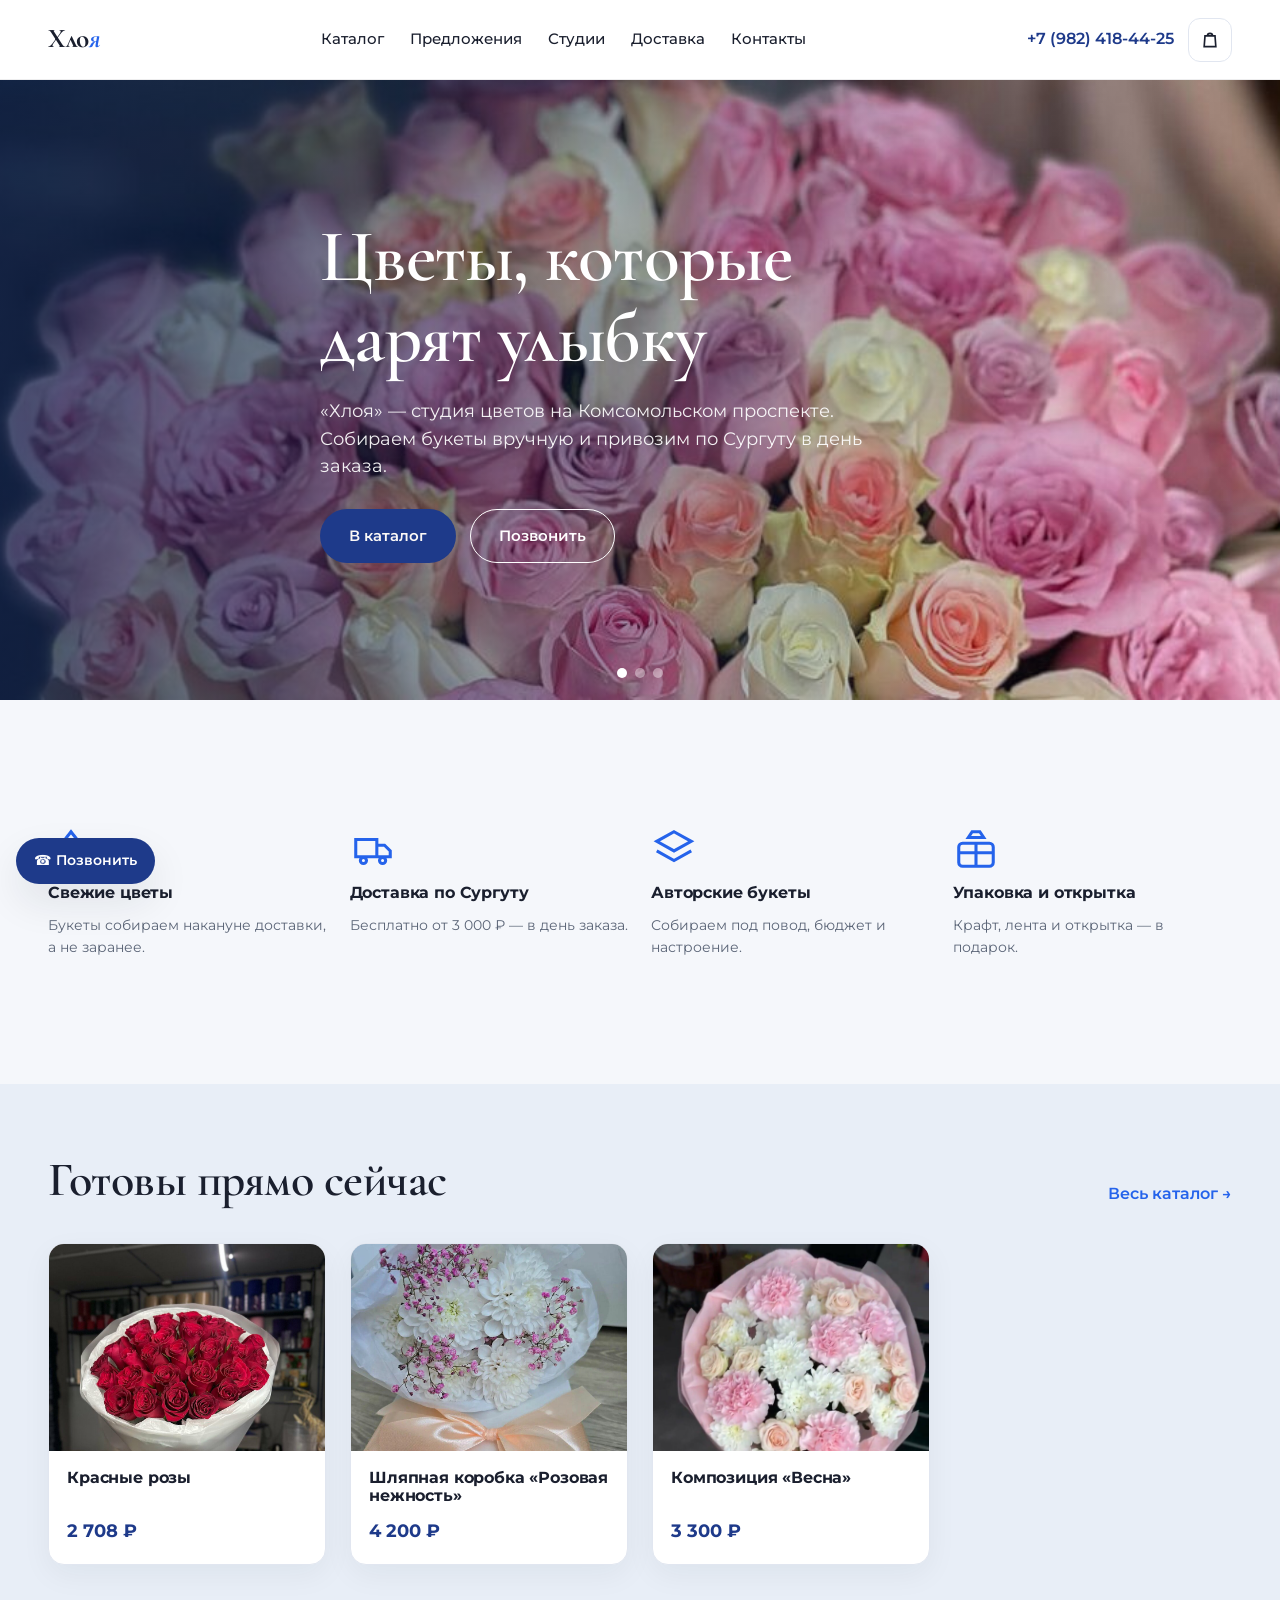
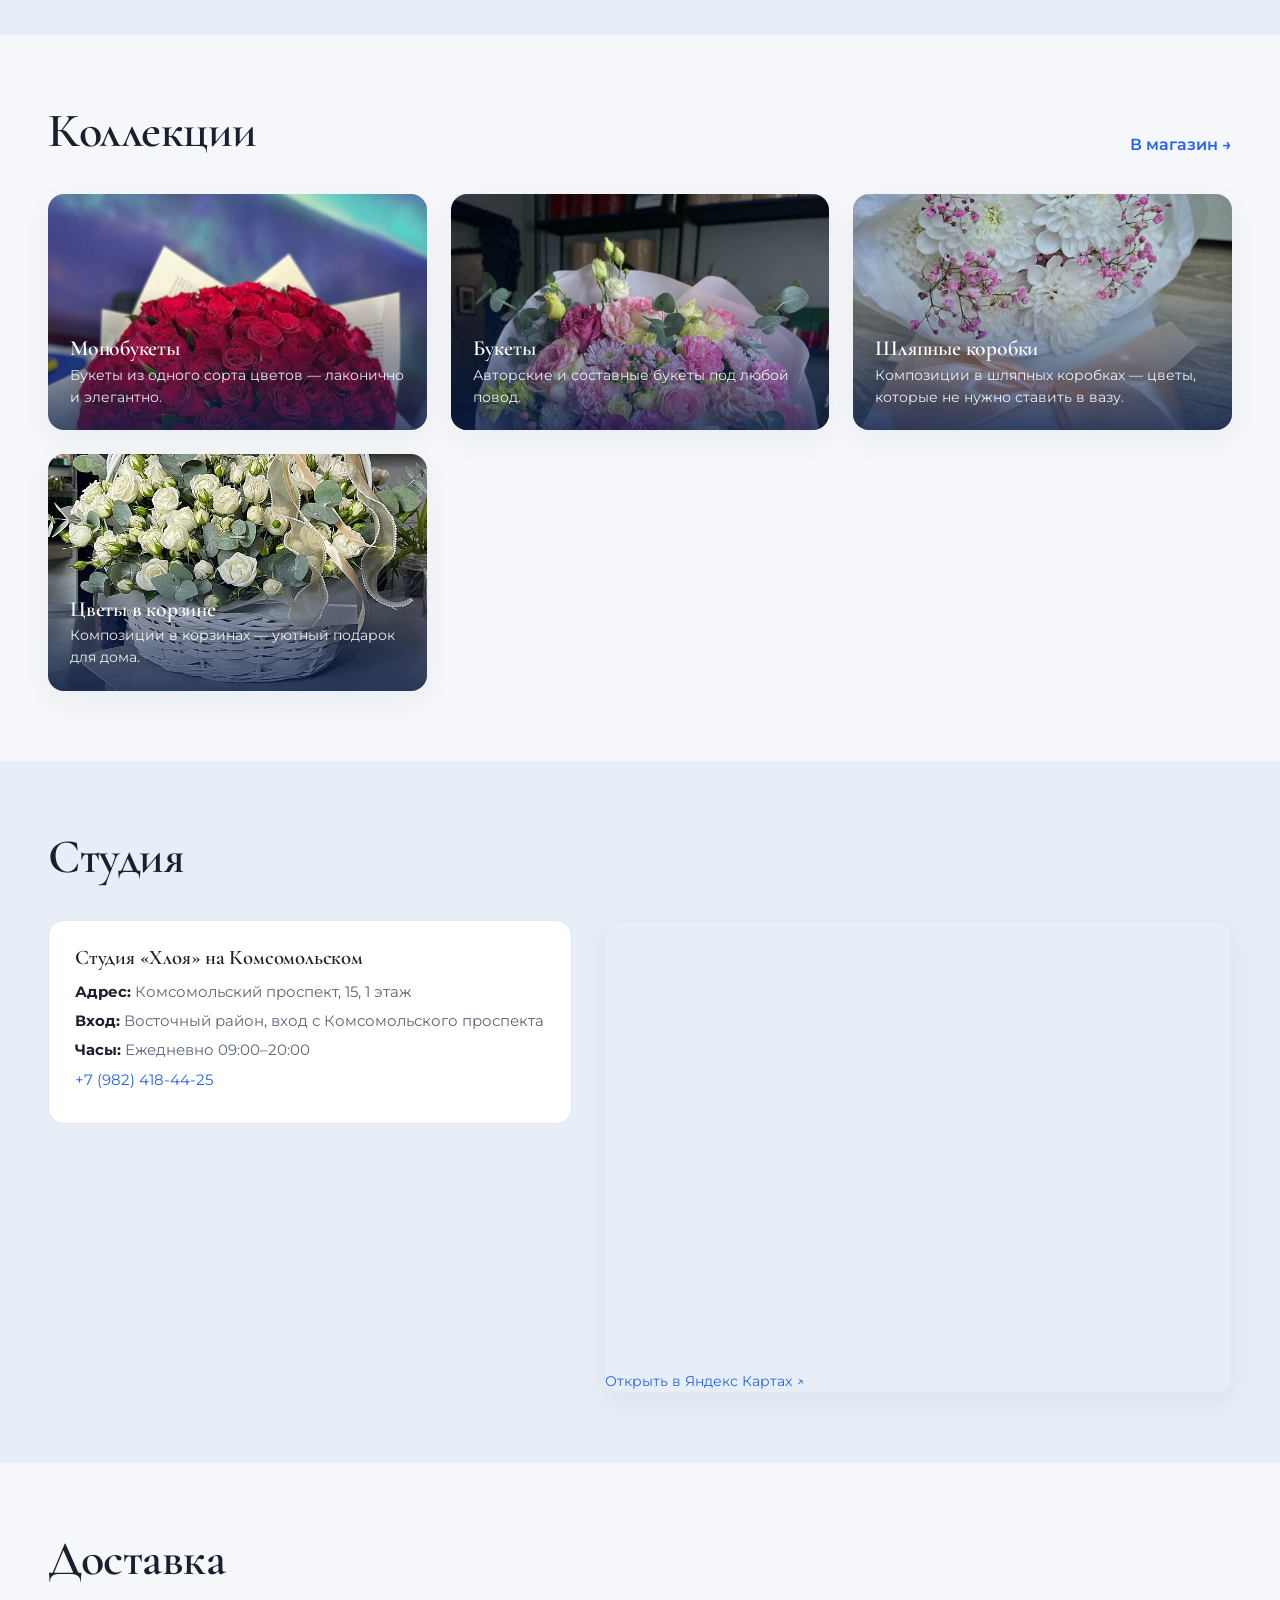
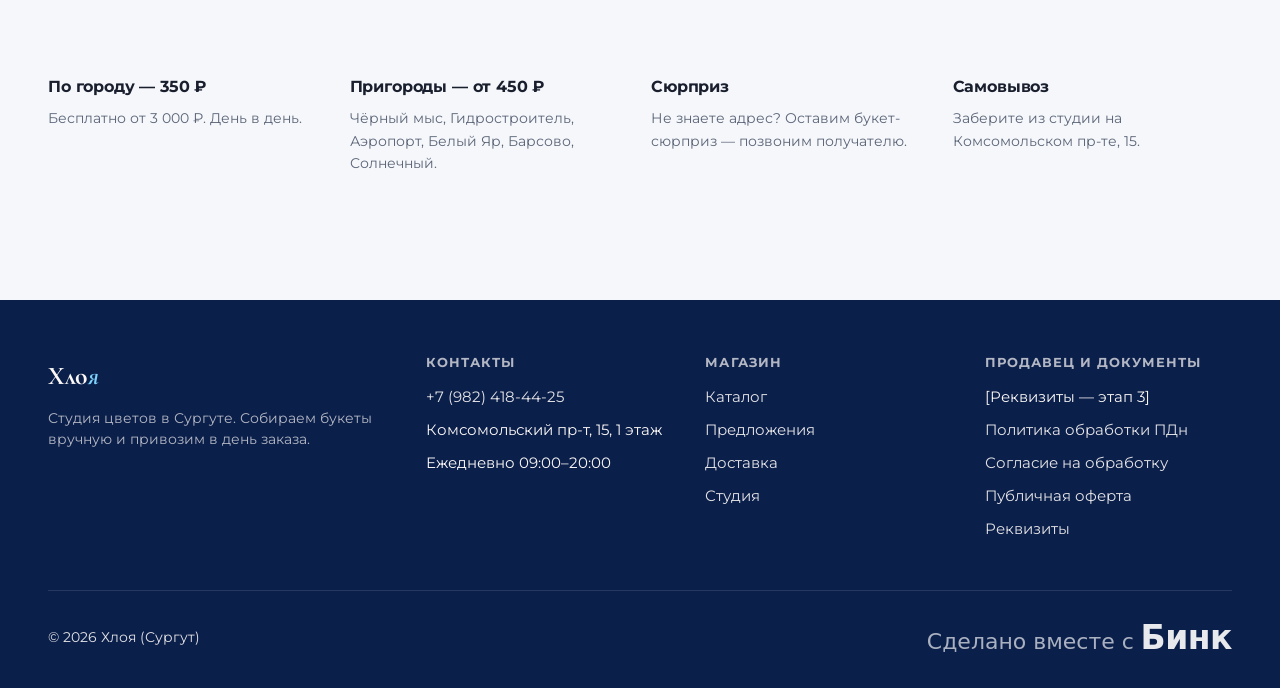
==== index.html @ c06397ff "Сайт цветочной студии «Хлоя» (Сургут) Многостраничный фронтенд по ТЗ: главная, магазин с корзиной и " ====
<!DOCTYPE html>
<html lang="ru">
<head>
<meta charset="UTF-8">
<meta name="viewport" content="width=device-width, initial-scale=1.0">
<title>Хлоя — студия цветов в Сургуте · доставка день в день</title>
<meta name="description" content="Студия цветов «Хлоя» в Сургуте: букеты, монобукеты, шляпные коробки. Доставка по Сургуту в день заказа. Комсомольский пр-т, 15.">
<link rel="stylesheet" href="css/styles.css">
<link rel="preconnect" href="https://fonts.googleapis.com">
<link rel="preconnect" href="https://fonts.gstatic.com" crossorigin>
<link href="https://fonts.googleapis.com/css2?family=Cormorant+Garamond:ital,wght@0,400;0,600;0,700;1,400&family=Montserrat:wght@400;500;600;700&family=Caveat:wght@400;600&display=swap" rel="stylesheet">
<script type="application/ld+json">
{"@context":"https://schema.org","@type":"Florist","name":"Хлоя","address":{"@type":"PostalAddress","streetAddress":"Комсомольский проспект, 15","addressLocality":"Сургут","addressRegion":"Ханты-Мансийский АО — Югра","addressCountry":"RU"},"geo":{"@type":"GeoCoordinates","latitude":61.239634,"longitude":73.443997},"telephone":"+7 982 418 44 25","openingHours":"Mo-Su 09:00-20:00"}
</script>
</head>
<body>
<header class="site-header">
  <div class="container">
    <a class="logo" href="index.html">Хло<em>я</em></a>
    <nav class="main-nav" id="main-nav">
      <a href="shop.html">Каталог</a>
      <a href="shop.html?offers=1">Предложения</a>
      <a href="#studios">Студии</a>
      <a href="#delivery">Доставка</a>
      <a href="#contacts">Контакты</a>
    </nav>
    <div class="header-actions">
      <a class="phone-pill" href="tel:+79824184425">+7 (982) 418-44-25</a>
      <a class="cart-btn" href="shop.html" aria-label="Корзина">
        <svg width="20" height="20" viewBox="0 0 24 24" fill="none" stroke="currentColor" stroke-width="2"><path d="M6 7h12l1 13H5L6 7z"/><path d="M9 7a3 3 0 0 1 6 0"/></svg>
        <span class="cart-count" style="display:none">0</span>
      </a>
      <button class="burger" aria-label="Меню" aria-expanded="false">☰</button>
    </div>
  </div>
</header>

<section class="hero" id="hero">
  <div class="hero-track" id="hero-track"></div>
  <div class="hero-dots" id="hero-dots"></div>
</section>

<section class="section">
  <div class="container">
    <div class="benefits">
      <div class="benefit">
        <svg class="ico" viewBox="0 0 24 24" fill="none" stroke="currentColor" stroke-width="1.6"><path d="M12 3c3 4 6 7 6 10a6 6 0 1 1-12 0c0-3 3-6 6-10z"/><circle cx="12" cy="13" r="2"/></svg>
        <h3>Свежие цветы</h3>
        <p>Букеты собираем накануне доставки, а не заранее.</p>
      </div>
      <div class="benefit">
        <svg class="ico" viewBox="0 0 24 24" fill="none" stroke="currentColor" stroke-width="1.6"><path d="M3 7h11v9H3zM14 10h4l3 3v3h-7z"/><circle cx="7" cy="18" r="1.6"/><circle cx="17" cy="18" r="1.6"/></svg>
        <h3>Доставка по Сургуту</h3>
        <p>Бесплатно от 3 000 ₽ — в день заказа.</p>
      </div>
      <div class="benefit">
        <svg class="ico" viewBox="0 0 24 24" fill="none" stroke="currentColor" stroke-width="1.6"><path d="M12 3l9 5-9 5-9-5 9-5z"/><path d="M3 13l9 5 9-5"/></svg>
        <h3>Авторские букеты</h3>
        <p>Собираем под повод, бюджет и настроение.</p>
      </div>
      <div class="benefit">
        <svg class="ico" viewBox="0 0 24 24" fill="none" stroke="currentColor" stroke-width="1.6"><rect x="3" y="9" width="18" height="12" rx="2"/><path d="M12 9v12M3 14h18"/><path d="M8 6h8l-2-3H10z"/></svg>
        <h3>Упаковка и открытка</h3>
        <p>Крафт, лента и открытка — в подарок.</p>
      </div>
    </div>
  </div>
</section>

<section class="section section--sand" id="showcase-sec">
  <div class="container">
    <div class="section-head"><h2>Готовы прямо сейчас</h2><a class="link" href="shop.html">Весь каталог →</a></div>
    <div class="products-grid" id="showcase-grid"></div>
  </div>
</section>

<section class="section">
  <div class="container">
    <div class="section-head"><h2>Коллекции</h2><a class="link" href="shop.html">В магазин →</a></div>
    <div class="collections-grid" id="collections-grid"></div>
  </div>
</section>

<section class="section section--sand" id="studios">
  <div class="container">
    <div class="section-head"><h2>Студия</h2></div>
    <div class="studios">
      <div id="studios-list"></div>
      <div class="map-wrap" id="studio-map"></div>
    </div>
  </div>
</section>

<section class="section" id="delivery">
  <div class="container">
    <div class="section-head"><h2>Доставка</h2></div>
    <div class="benefits">
      <div class="benefit"><h3>По городу — 350 ₽</h3><p>Бесплатно от 3 000 ₽. День в день.</p></div>
      <div class="benefit"><h3>Пригороды — от 450 ₽</h3><p>Чёрный мыс, Гидростроитель, Аэропорт, Белый Яр, Барсово, Солнечный.</p></div>
      <div class="benefit"><h3>Сюрприз</h3><p>Не знаете адрес? Оставим букет-сюрприз — позвоним получателю.</p></div>
      <div class="benefit"><h3>Самовывоз</h3><p>Заберите из студии на Комсомольском пр-те, 15.</p></div>
    </div>
  </div>
</section>

<footer class="site-footer" id="contacts">
  <div class="container">
    <div class="footer-grid">
      <div class="footer-col">
        <div class="footer-brand">Хло<em>я</em></div>
        <p class="footer-note">Студия цветов в Сургуте. Собираем букеты вручную и привозим в день заказа.</p>
      </div>
      <div class="footer-col">
        <h4>Контакты</h4>
        <ul>
          <li><a href="tel:+79824184425">+7 (982) 418-44-25</a></li>
          <li>Комсомольский пр-т, 15, 1 этаж</li>
          <li>Ежедневно 09:00–20:00</li>
        </ul>
      </div>
      <div class="footer-col">
        <h4>Магазин</h4>
        <ul>
          <li><a href="shop.html">Каталог</a></li>
          <li><a href="shop.html?offers=1">Предложения</a></li>
          <li><a href="#delivery">Доставка</a></li>
          <li><a href="#studios">Студия</a></li>
        </ul>
      </div>
      <div class="footer-col">
        <h4>Продавец и документы</h4>
        <ul>
          <li>[Реквизиты — этап 3]</li>
          <li><a href="privacy.html">Политика обработки ПДн</a></li>
          <li><a href="consent.html">Согласие на обработку</a></li>
          <li><a href="offer.html">Публичная оферта</a></li>
          <li><a href="requisites.html">Реквизиты</a></li>
        </ul>
      </div>
    </div>
    <div class="footer-bottom">
      <span>© 2026 Хлоя (Сургут)</span>
      <!-- Бинк: знак «Сделано вместе с Бинк», белый — для тёмного фона. https://b-inc.ru -->
      <a class="binc-made binc-made--white" href="https://b-inc.ru/" target="_blank" rel="noopener"><span class="binc-made__muted">Сделано вместе&nbsp;с</span> <span class="binc-made__name">Бинк</span></a>
    </div>
  </div>
</footer>

<div class="contact-dock">
  <a href="tel:+79824184425">☎ Позвонить</a>
</div>

<script src="js/api.js"></script>
<script src="js/app.js"></script>
<script src="js/home-catalog.js"></script>
</body>
</html>
---- css/styles.css ----
/* Хлоя · дизайн-система · синяя гамма (токены как у VΛΖΛ) */
:root{
  --bg-primary:#F5F7FB;
  --bg-card:#FFFFFF;
  --bg-sand:#E8EEF7;
  --bg-sand-light:#EEF2F9;
  --bg-olive:#1E3A8A;
  --bg-olive-hover:#16306F;
  --bg-olive-light:#E3EAFB;
  --text-dark:#1A1F2E;
  --text-muted:#5B6577;
  --text-light:#FBF8F6;
  --text-olive:#1E3A8A;
  --border-subtle:rgba(26,31,46,.08);
  --border-card:#E1E6F0;
  --border-olive:#3B5BB8;
  --accent-gold:#7DD3FC;
  --accent-gold-text:#1D4ED8;
  --accent-terracotta:#2563EB;
  --badge-new:#1A1F2E;
  --bg-footer:#0B1F4B;
  --text-footer:#FBF8F6;
  --font-serif:'Cormorant Garamond',Georgia,'Times New Roman',serif;
  --font-sans:'Montserrat',system-ui,-apple-system,'Segoe UI',Roboto,Arial,sans-serif;
  --font-cursive:'Caveat','Segoe Script',cursive;
  --container-max:1380px;
  --header-height:80px;
  --shadow-card:0 10px 30px rgba(26,31,46,.05);
  --shadow-hover:0 18px 40px rgba(26,31,46,.09);
  --ease:cubic-bezier(0.23,1,0.32,1);
}
*,*::before,*::after{box-sizing:border-box;margin:0;padding:0}
html{scroll-behavior:smooth;-webkit-text-size-adjust:100%}
body{background:var(--bg-primary);color:var(--text-dark);font-family:var(--font-sans);font-size:16px;line-height:1.55;-webkit-font-smoothing:antialiased}
img{max-width:100%;display:block}
a{color:var(--accent-terracotta);text-decoration:none}
a:hover{text-decoration:underline}
button{font-family:inherit;cursor:pointer}
.container{max-width:var(--container-max);margin:0 auto;padding:0 clamp(16px,4vw,48px)}
:focus-visible{outline:2px solid var(--accent-terracotta);outline-offset:3px;border-radius:4px}
::selection{background:var(--bg-olive);color:var(--text-light)}
h1,h2,h3,h4{font-family:var(--font-serif);font-weight:600;line-height:1.1;letter-spacing:-.01em}
.hidden{display:none!important}
.sr-only{position:absolute;width:1px;height:1px;overflow:hidden;clip:rect(0 0 0 0);white-space:nowrap}

/* кнопки */
.btn{display:inline-flex;align-items:center;justify-content:center;gap:8px;padding:14px 28px;border-radius:999px;border:1.5px solid transparent;font-weight:600;font-size:.95rem;transition:transform .25s var(--ease),background .25s var(--ease),color .25s var(--ease),box-shadow .25s var(--ease);text-decoration:none}
.btn:hover{text-decoration:none}
.btn:active{transform:scale(.97)}
@media(hover:hover){.btn:hover{transform:translateY(-1px)}}
.btn--primary{background:var(--bg-olive);color:var(--text-light)}
.btn--primary:hover{background:var(--bg-olive-hover)}
.btn--ghost{background:transparent;border-color:var(--border-olive);color:var(--text-olive)}
.btn--ghost:hover{background:var(--bg-olive-light)}
.btn--terracotta{background:var(--accent-terracotta);color:#fff}
.btn--small{padding:10px 20px;font-size:.85rem}

/* шапка */
.site-header{position:sticky;top:0;z-index:100;background:rgba(255,255,255,.92);backdrop-filter:blur(10px);border-bottom:1px solid var(--border-subtle);height:var(--header-height)}
.site-header .container{height:100%;display:flex;align-items:center;justify-content:space-between;gap:24px}
.logo{font-family:var(--font-serif);font-size:1.7rem;font-weight:700;color:var(--text-dark);text-decoration:none;letter-spacing:-.01em}
.logo em{font-style:italic;color:var(--accent-terracotta)}
.main-nav{display:flex;gap:26px;align-items:center}
.main-nav a{color:var(--text-dark);font-size:.92rem;font-weight:500;text-decoration:none;position:relative}
.main-nav a::after{content:"";position:absolute;left:0;bottom:-4px;height:2px;width:100%;background:var(--accent-terracotta);transform:scaleX(0);transform-origin:0 50%;transition:transform .25s var(--ease)}
.main-nav a:hover::after{transform:scaleX(1)}
.header-actions{display:flex;gap:14px;align-items:center}
.cart-btn{position:relative;display:inline-flex;align-items:center;justify-content:center;width:44px;height:44px;border-radius:12px;border:1.5px solid var(--border-card);background:var(--bg-card);color:var(--text-dark)}
.cart-count{position:absolute;top:-6px;right:-6px;min-width:20px;height:20px;border-radius:10px;background:var(--accent-terracotta);color:#fff;font-size:.72rem;font-weight:700;display:flex;align-items:center;justify-content:center;padding:0 5px}
.burger{display:none;width:44px;height:44px;border-radius:12px;border:1.5px solid var(--border-card);background:var(--bg-card);font-size:1.2rem}
.phone-pill{font-weight:600;color:var(--text-olive)}

/* hero */
.hero{position:relative;overflow:hidden;background:var(--bg-sand-light)}
.hero-track{display:flex;transition:transform .45s var(--ease)}
.hero-slide{flex:0 0 100%;position:relative;min-height:min(70vh,620px);display:flex;align-items:center}
.hero-slide picture,.hero-slide img{position:absolute;inset:0;width:100%;height:100%;object-fit:cover}
.hero-slide::after{content:"";position:absolute;inset:0;background:linear-gradient(90deg,rgba(11,31,75,.72) 0%,rgba(11,31,75,.35) 55%,transparent 100%)}
.hero-copy{position:relative;z-index:2;color:#fff;max-width:640px;padding:60px 0}
.hero-copy h1{font-size:clamp(2.4rem,6vw,4.6rem);color:#fff;margin-bottom:18px}
.hero-copy p{font-size:1.1rem;opacity:.92;max-width:48ch;margin-bottom:30px}
.hero-ctas{display:flex;gap:14px;flex-wrap:wrap}
.hero-dots{position:absolute;bottom:22px;left:50%;transform:translateX(-50%);display:flex;gap:8px;z-index:3}
.hero-dots button{width:10px;height:10px;border-radius:50%;border:0;background:rgba(255,255,255,.4);transition:background .25s}
.hero-dots button.active{background:#fff}

/* преимущества */
.benefits{display:grid;grid-template-columns:repeat(4,1fr);gap:22px;padding:56px 0}
.benefit{display:flex;flex-direction:column;gap:12px}
.benefit .ico{width:46px;height:46px;color:var(--accent-terracotta)}
.benefit h3{font-family:var(--font-sans);font-size:1rem;font-weight:700}
.benefit p{color:var(--text-muted);font-size:.9rem}

/* секции */
.section{padding:70px 0}
.section--sand{background:var(--bg-sand)}
.section-head{display:flex;align-items:flex-end;justify-content:space-between;gap:20px;margin-bottom:36px}
.section-head h2{font-size:clamp(1.9rem,4vw,3rem)}
.section-head .link{font-weight:600;color:var(--accent-terracotta);white-space:nowrap}

/* карточки товара */
.products-grid{display:grid;grid-template-columns:repeat(auto-fill,minmax(260px,1fr));gap:24px}
.product-card{background:var(--bg-card);border-radius:16px;overflow:hidden;border:1px solid var(--border-card);box-shadow:var(--shadow-card);transition:box-shadow .3s var(--ease),transform .3s var(--ease)}
.product-card:hover{box-shadow:var(--shadow-hover);transform:translateY(-4px)}
.product-card .photo{position:relative;aspect-ratio:4/3;overflow:hidden;background:var(--bg-sand-light)}
.product-card .photo img{width:100%;height:100%;object-fit:cover;transition:transform .45s var(--ease)}
.product-card:hover .photo img{transform:scale(1.04)}
.product-card .body{padding:18px 18px 20px}
.product-card h3{font-family:var(--font-sans);font-size:1rem;font-weight:700;min-height:2.6em;margin-bottom:6px}
.product-card h3 a{color:var(--text-dark);text-decoration:none}
.product-card .price{font-weight:700;font-size:1.1rem;color:var(--text-olive)}
.product-card .price .old{font-weight:400;color:var(--text-muted);text-decoration:line-through;font-size:.9rem;margin-left:8px}
.product-card .price .prefix{font-weight:400;color:var(--text-muted);font-size:.85rem}
.badge{position:absolute;top:12px;left:12px;background:var(--bg-olive);color:#fff;font-size:.72rem;font-weight:600;padding:5px 11px;border-radius:999px;z-index:2}
.badge--new{background:var(--badge-new)}

/* коллекции */
.collections-grid{display:grid;grid-template-columns:repeat(auto-fill,minmax(280px,1fr));gap:24px}
.collection-card{position:relative;border-radius:16px;overflow:hidden;aspect-ratio:16/10;display:flex;align-items:flex-end;box-shadow:var(--shadow-card)}
.collection-card img{position:absolute;inset:0;width:100%;height:100%;object-fit:cover;transition:transform .45s var(--ease)}
.collection-card:hover img{transform:scale(1.04)}
.collection-card::after{content:"";position:absolute;inset:0;background:linear-gradient(180deg,transparent 40%,rgba(11,31,75,.78))}
.collection-card .info{position:relative;z-index:2;color:#fff;padding:22px}
.collection-card .info h3{color:#fff;font-size:1.35rem;margin-bottom:4px}
.collection-card .info p{font-size:.88rem;opacity:.9}

/* студии */
.studios{display:grid;grid-template-columns:1fr 1.2fr;gap:32px;align-items:start}
.studio-card{background:var(--bg-card);border:1px solid var(--border-card);border-radius:16px;padding:26px;margin-bottom:16px}
.studio-card h3{font-size:1.3rem;margin-bottom:10px}
.studio-card .row{margin-bottom:6px;color:var(--text-muted);font-size:.94rem}
.studio-card .row b{color:var(--text-dark)}
.map-wrap{position:relative;border-radius:16px;overflow:hidden;border:1px solid var(--border-card);box-shadow:var(--shadow-card)}
.map-wrap iframe{display:block;width:100%;height:440px;border:0}

/* подвал */
.site-footer{background:var(--bg-footer);color:var(--text-footer);padding:56px 0 28px}
.site-footer a{color:var(--text-footer)}
.footer-grid{display:grid;grid-template-columns:1.4fr 1fr 1fr 1fr;gap:32px;margin-bottom:40px}
.footer-col h4{font-family:var(--font-sans);font-size:.8rem;font-weight:700;text-transform:uppercase;letter-spacing:.08em;margin-bottom:16px;opacity:.7}
.footer-col ul{list-style:none}
.footer-col li{margin-bottom:10px;font-size:.92rem}
.footer-col li a{text-decoration:none;opacity:.9}
.footer-col li a:hover{opacity:1;text-decoration:underline}
.footer-brand{font-family:var(--font-serif);font-size:1.6rem;font-weight:700;margin-bottom:12px}
.footer-brand em{font-style:italic;color:var(--accent-gold)}
.footer-note{font-size:.85rem;opacity:.7;max-width:36ch}
.footer-bottom{display:flex;align-items:center;justify-content:space-between;gap:20px;flex-wrap:wrap;border-top:1px solid rgba(255,255,255,.12);padding-top:24px;font-size:.86rem;opacity:.9}

/* док контактов */
.contact-dock{position:fixed;left:16px;bottom:16px;z-index:90;display:flex;gap:10px;flex-wrap:wrap}
.contact-dock a{display:inline-flex;align-items:center;gap:8px;padding:12px 18px;border-radius:999px;background:var(--bg-olive);color:#fff;text-decoration:none;font-weight:600;font-size:.88rem;box-shadow:var(--shadow-hover)}
.contact-dock a:hover{background:var(--bg-olive-hover);text-decoration:none}
.contact-dock a.dock-msg{background:var(--accent-terracotta)}

@media(max-width:1024px){
  .benefits{grid-template-columns:repeat(2,1fr)}
  .studios{grid-template-columns:1fr}
  .footer-grid{grid-template-columns:1fr 1fr}
}
@media(max-width:768px){
  .main-nav{display:none}
  .burger{display:inline-flex;align-items:center;justify-content:center}
  .main-nav.open{display:flex;position:absolute;top:var(--header-height);left:0;right:0;flex-direction:column;background:#fff;padding:20px clamp(16px,4vw,48px);gap:18px;border-bottom:1px solid var(--border-card);box-shadow:var(--shadow-card)}
  .phone-pill{display:none}
  .benefits{grid-template-columns:1fr}
  .hero-slide{min-height:70vh}
  .footer-grid{grid-template-columns:1fr}
  .footer-bottom{flex-direction:column;align-items:flex-start}
  .section-head{flex-direction:column;align-items:flex-start}
}
@media(prefers-reduced-motion:reduce){
  *,*::before,*::after{animation:none!important;transition:none!important}
  html{scroll-behavior:auto}
  .hero-track{transition:none}
}

/* Бинк: знак «Сделано вместе с Бинк» (код дословно). https://b-inc.ru */
a.binc-made.binc-made--white,a.binc-made.binc-made--black{display:inline-flex;align-items:baseline;gap:.3em;padding:6px 0;margin:0;border:0;background:none;font:400 22px/1 Inter,system-ui,-apple-system,"Segoe UI",Roboto,Arial,sans-serif;letter-spacing:0;text-transform:none;text-decoration:none;white-space:nowrap;-webkit-tap-highlight-color:transparent}
a.binc-made.binc-made--white{color:#fff}
a.binc-made.binc-made--black{color:#0b0b0c}
a.binc-made .binc-made__muted{opacity:.72;transition:opacity .2s ease}
a.binc-made.binc-made--solid .binc-made__muted{opacity:1}
a.binc-made .binc-made__name{font-size:1.5em;font-weight:600;letter-spacing:-.015em;line-height:1;color:inherit}
a.binc-made:hover .binc-made__muted,a.binc-made:focus-visible .binc-made__muted{opacity:1}
a.binc-made:focus-visible{outline:2px solid currentColor;outline-offset:4px;border-radius:4px}
@media (prefers-reduced-motion:reduce){a.binc-made .binc-made__muted{transition:none}}
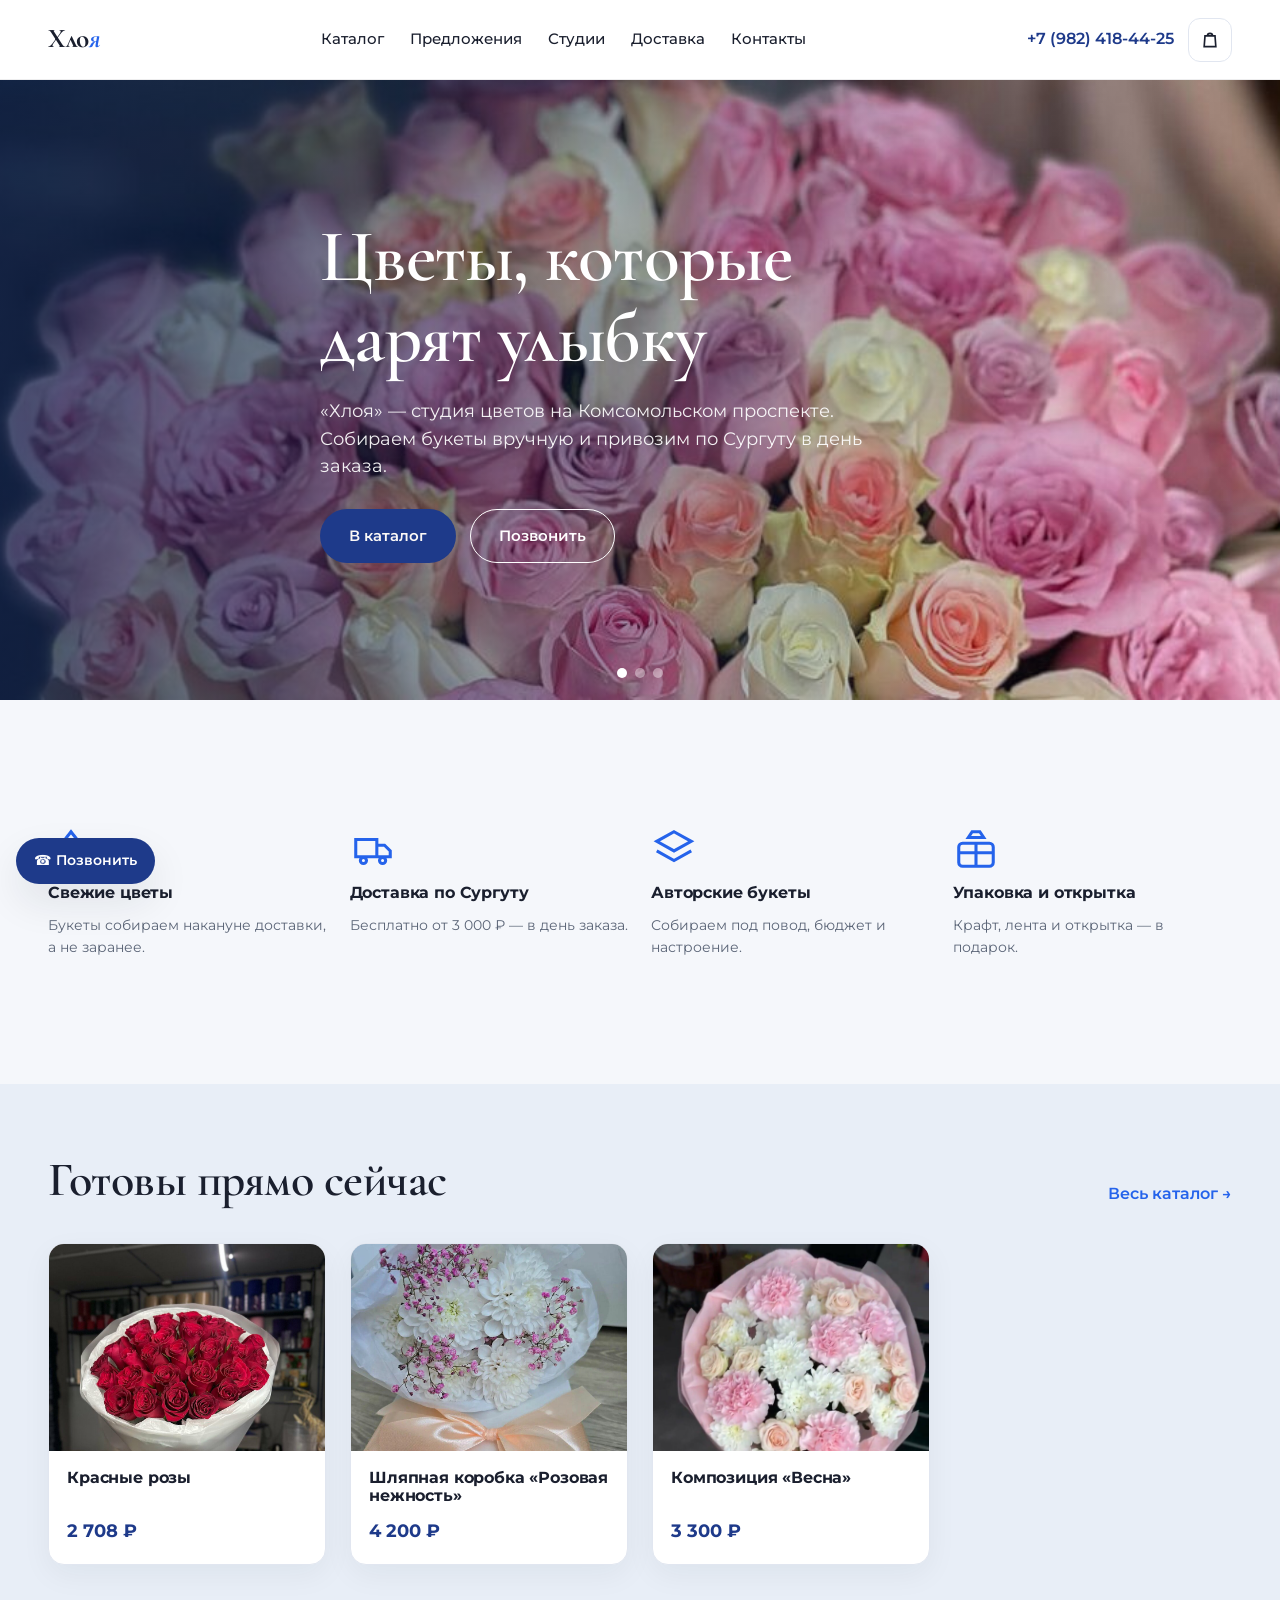
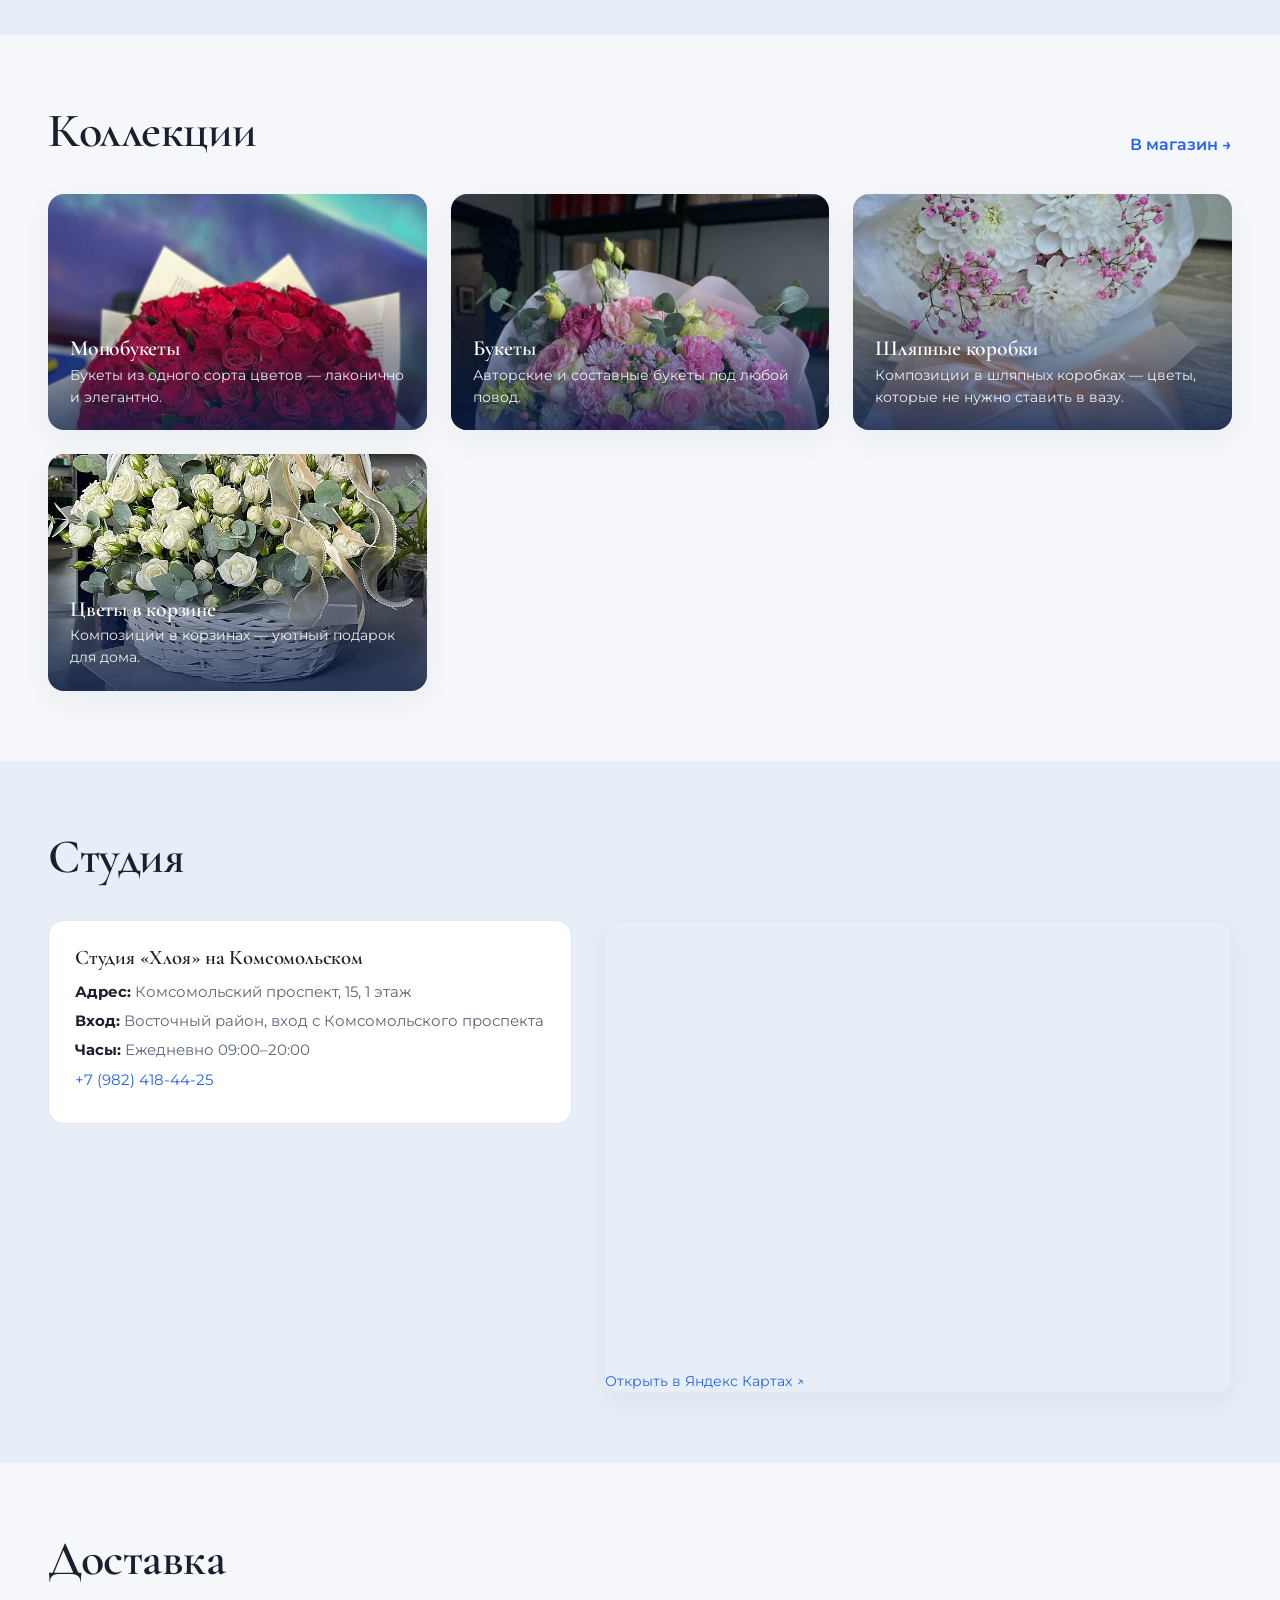
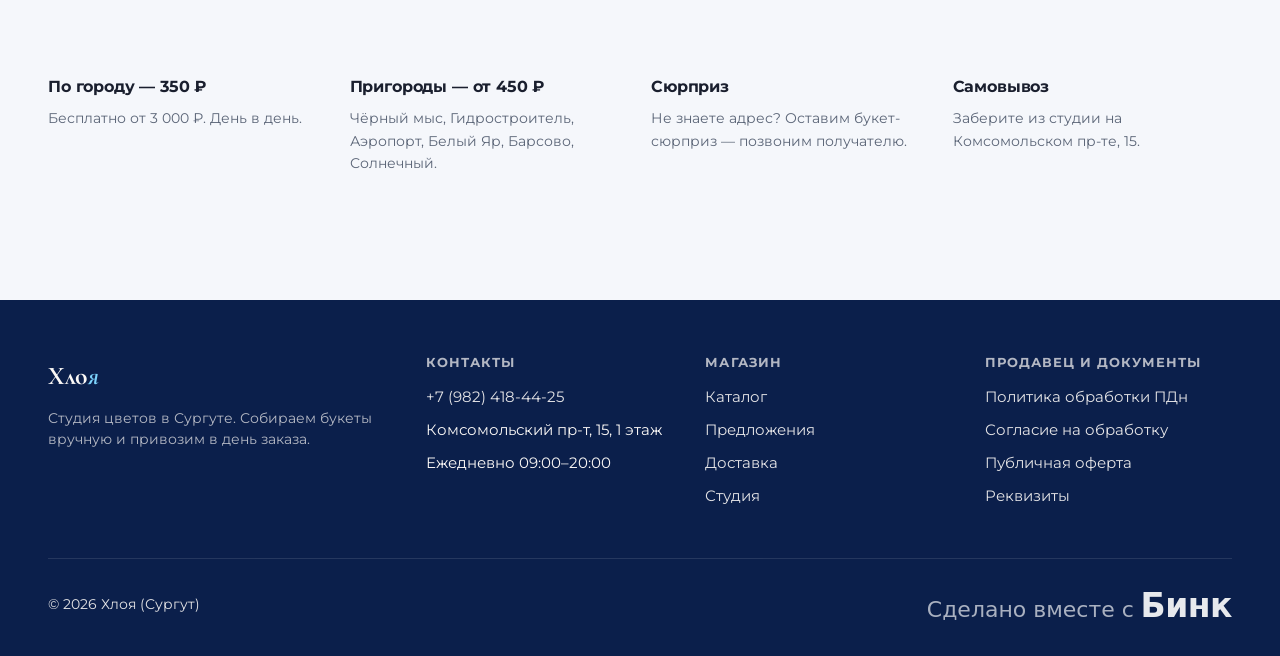
==== commit bc6249fe: "Убрана заглушка «[Реквизиты — этап 3]» из подвала; карточка выбора студии в заказе вместо плотной ст" ====
--- a/index.html
+++ b/index.html
@@ -130,7 +130,6 @@
       <div class="footer-col">
         <h4>Продавец и документы</h4>
         <ul>
-          <li>[Реквизиты — этап 3]</li>
           <li><a href="privacy.html">Политика обработки ПДн</a></li>
           <li><a href="consent.html">Согласие на обработку</a></li>
           <li><a href="offer.html">Публичная оферта</a></li>
--- a/css/styles.css
+++ b/css/styles.css
@@ -148,7 +148,7 @@
 .footer-bottom{display:flex;align-items:center;justify-content:space-between;gap:20px;flex-wrap:wrap;border-top:1px solid rgba(255,255,255,.12);padding-top:24px;font-size:.86rem;opacity:.9}
 
 /* док контактов */
-.contact-dock{position:fixed;left:16px;bottom:16px;z-index:90;display:flex;gap:10px;flex-wrap:wrap}
+.contact-dock{position:fixed;left:16px;bottom:calc(16px + env(safe-area-inset-bottom,0px));z-index:90;display:flex;gap:10px;flex-wrap:wrap}
 .contact-dock a{display:inline-flex;align-items:center;gap:8px;padding:12px 18px;border-radius:999px;background:var(--bg-olive);color:#fff;text-decoration:none;font-weight:600;font-size:.88rem;box-shadow:var(--shadow-hover)}
 .contact-dock a:hover{background:var(--bg-olive-hover);text-decoration:none}
 .contact-dock a.dock-msg{background:var(--accent-terracotta)}
@@ -168,6 +168,7 @@
   .footer-grid{grid-template-columns:1fr}
   .footer-bottom{flex-direction:column;align-items:flex-start}
   .section-head{flex-direction:column;align-items:flex-start}
+  .map-wrap iframe{height:320px}
 }
 @media(prefers-reduced-motion:reduce){
   *,*::before,*::after{animation:none!important;transition:none!important}
